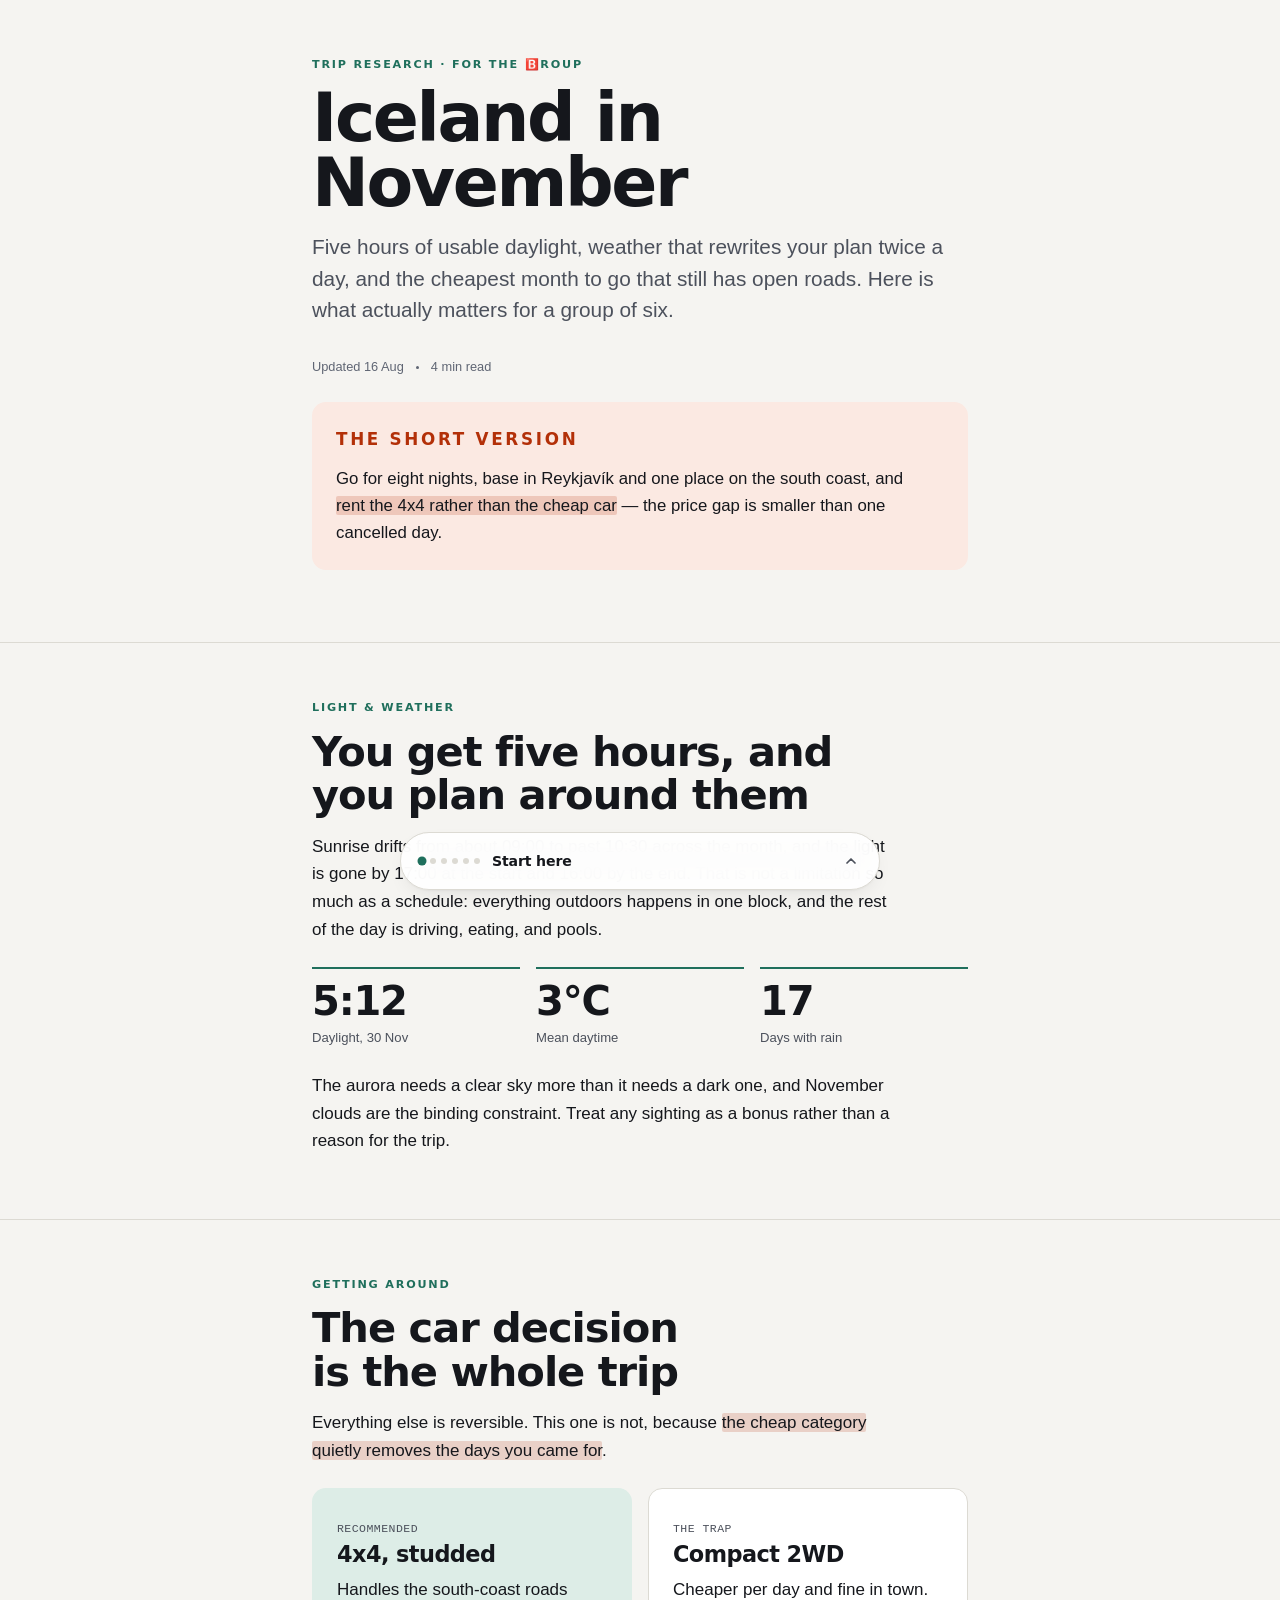
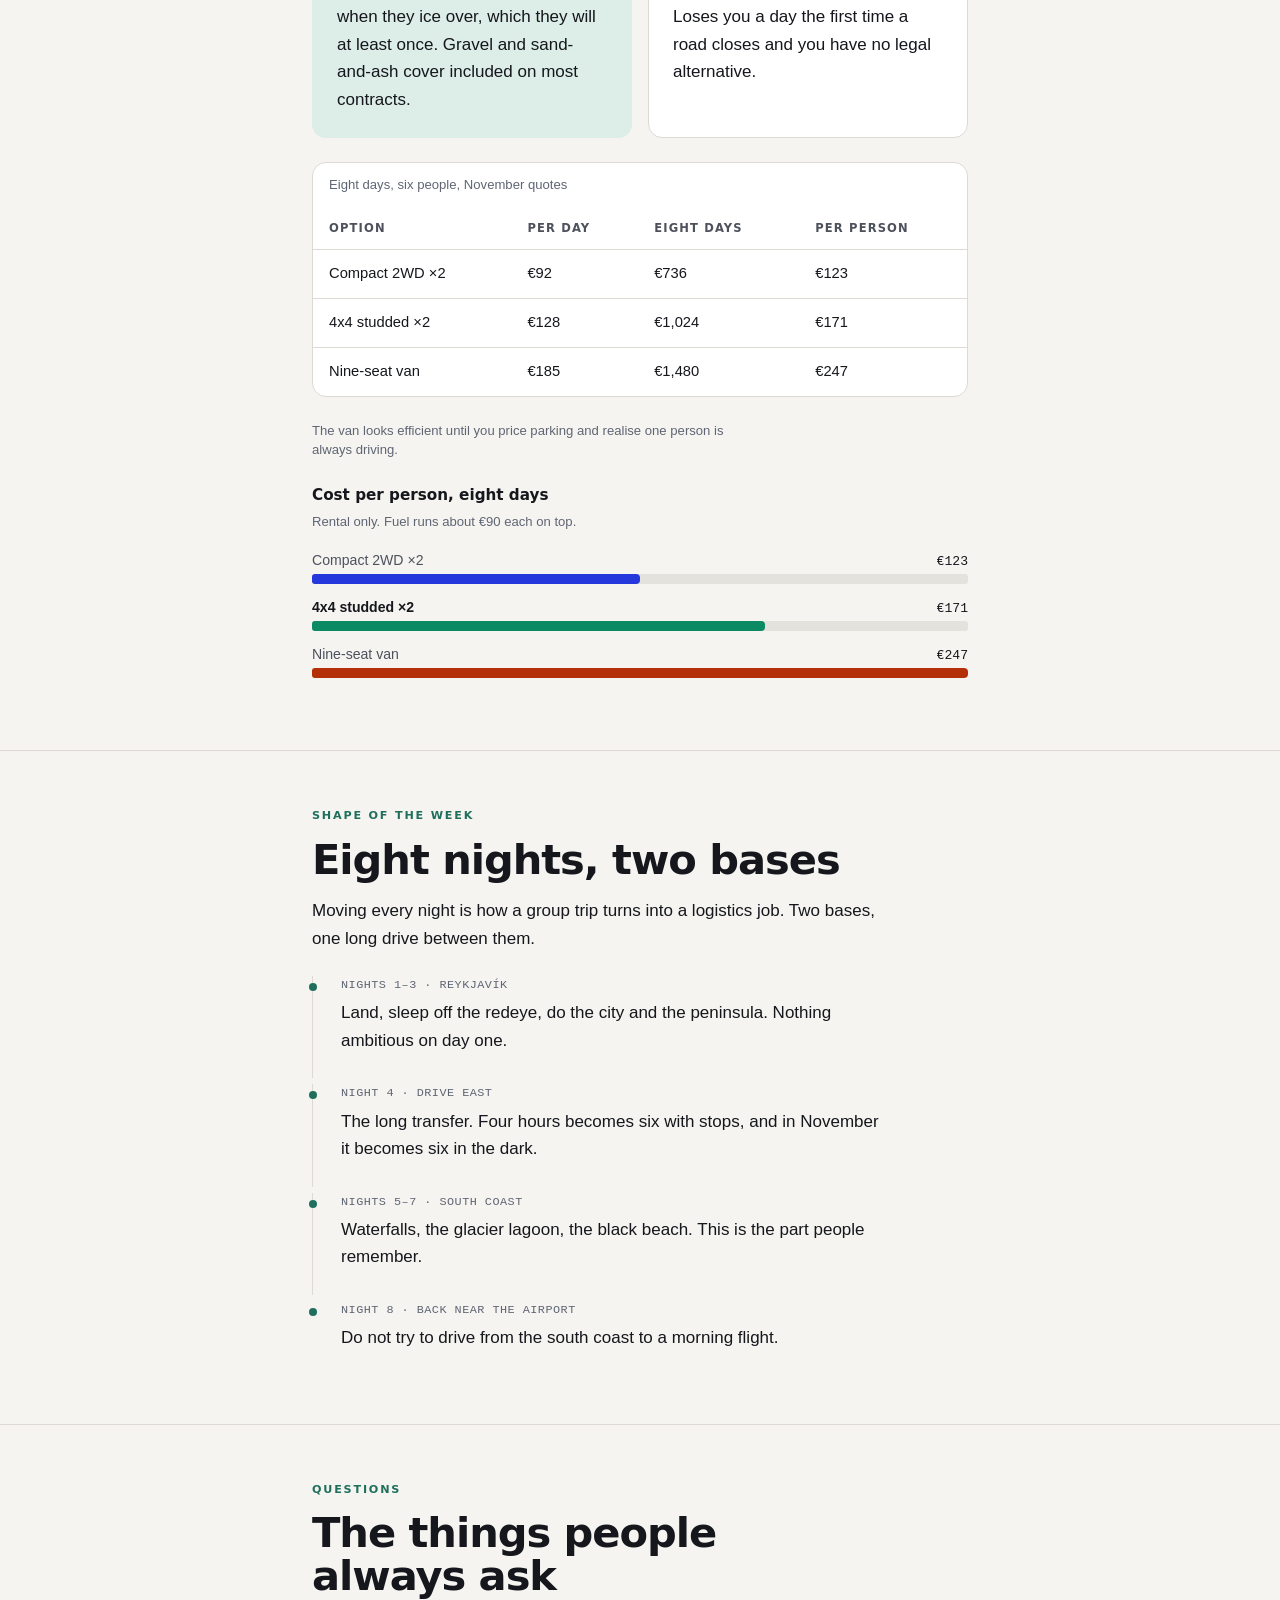
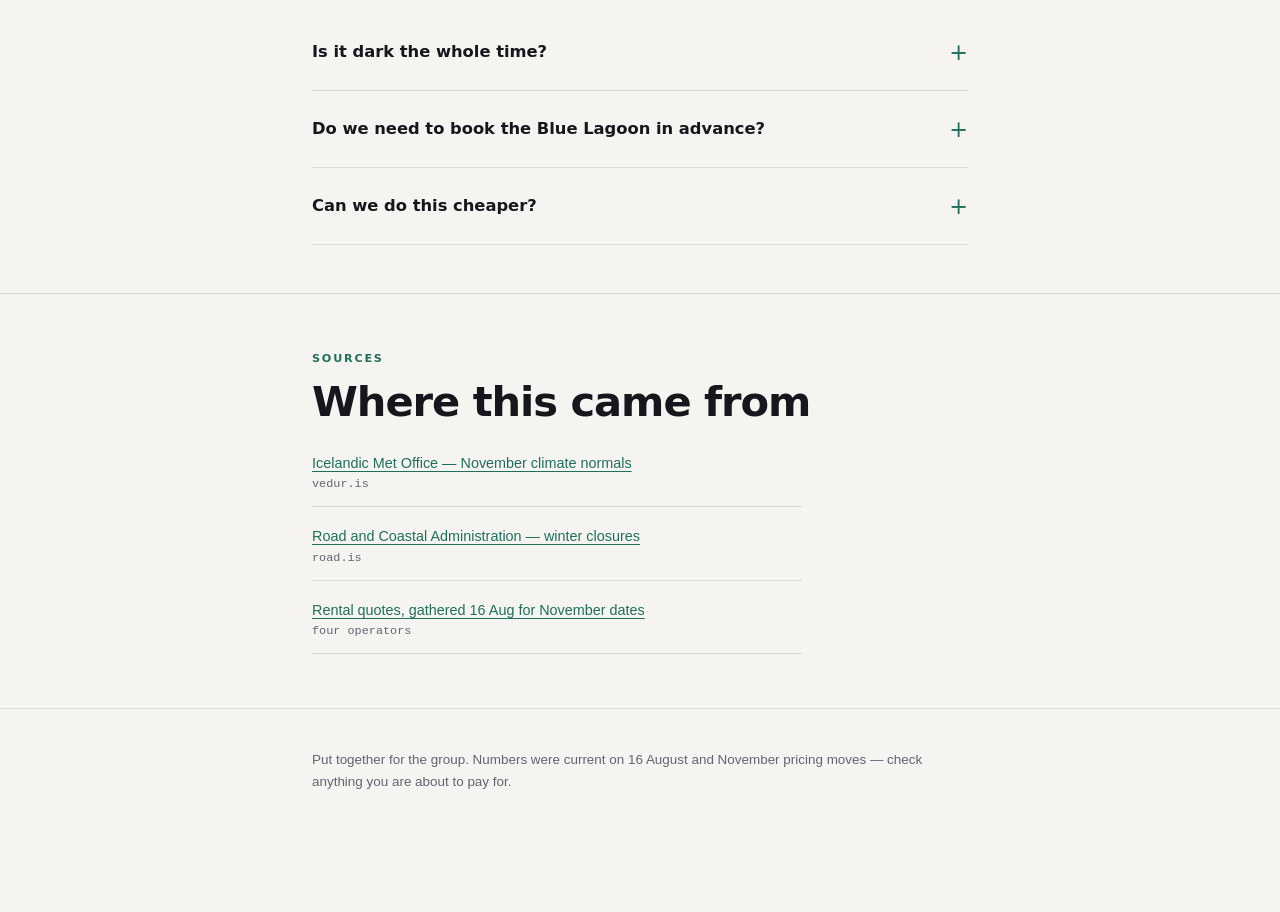
==== kit-demo/index.html @ 16b1ba00 "kit-demo: publish r1" ====
<!doctype html>
<html lang="en">
<head>
<meta charset="utf-8">
<meta name="viewport" content="width=device-width, initial-scale=1, viewport-fit=cover">
<meta name="robots" content="noindex">
<title>Iceland in November — what the group needs to know</title>
<meta name="description" content="Light, weather, driving, and what it actually costs.">
<meta property="og:title" content="Iceland in November">
<meta property="og:description" content="Light, weather, driving, and what it actually costs.">
<link rel="stylesheet" href="/kit/v1/kit.css">
<style>
  /* The one thing a site overrides. Everything else stays house. */
  :root { --accent: #1F6F5C; --accent-wash: #DDEDE7; }
  [data-theme="dark"], :root:not([data-theme="light"]) { }
  @media (prefers-color-scheme: dark) {
    :root:not([data-theme="light"]) { --accent: #5FCFAE; --accent-wash: #10322A; }
  }
  [data-theme="dark"] { --accent: #5FCFAE; --accent-wash: #10322A; }
</style>
</head>
<body>

<div class="progress"><i></i></div>

<main>

  <section data-section="Start here" class="hero">
    <div class="wrap">
      <p class="eyebrow">Trip research · for The 🅱️roup</p>
      <h1>Iceland in November</h1>
      <p class="lede">Five hours of usable daylight, weather that rewrites your
        plan twice a day, and the cheapest month to go that still has open roads.
        Here is what actually matters for a group of six.</p>
      <div class="hero-meta">
        <span>Updated 16 Aug</span>
        <span class="dot"></span>
        <span>4 min read</span>
      </div>

      <div class="takeaway">
        <p class="eyebrow">The short version</p>
        <p>Go for eight nights, base in Reykjavík and one place on the south
          coast, and <mark>rent the 4x4 rather than the cheap car</mark> — the
          price gap is smaller than one cancelled day.</p>
      </div>
    </div>
  </section>

  <section data-section="Light &amp; weather">
    <div class="wrap">
      <p class="eyebrow">Light &amp; weather</p>
      <h2>You get five hours, and you plan around them</h2>
      <p>Sunrise drifts from about 09:00 to past 10:30 across the month, and the
        light is gone by 17:00 at the start and 16:00 by the end. That is not a
        limitation so much as a schedule: everything outdoors happens in one
        block, and the rest of the day is driving, eating, and pools.</p>

      <div class="stats">
        <div class="stat"><span class="n">5:12</span><span class="k">Daylight, 30 Nov</span></div>
        <div class="stat"><span class="n">3°C</span><span class="k">Mean daytime</span></div>
        <div class="stat"><span class="n">17</span><span class="k">Days with rain</span></div>
      </div>

      <p>The aurora needs a clear sky more than it needs a dark one, and November
        clouds are the binding constraint. Treat any sighting as a bonus rather
        than a reason for the trip.</p>
    </div>
  </section>

  <section data-section="Getting around">
    <div class="wrap">
      <p class="eyebrow">Getting around</p>
      <h2>The car decision is the whole trip</h2>
      <p>Everything else is reversible. This one is not, because
        <mark>the cheap category quietly removes the days you came for</mark>.</p>

      <div class="cards two">
        <div class="card lead">
          <span class="card-tag">Recommended</span>
          <h3>4x4, studded</h3>
          <p>Handles the south-coast roads when they ice over, which they will
            at least once. Gravel and sand-and-ash cover included on most
            contracts.</p>
        </div>
        <div class="card">
          <span class="card-tag">The trap</span>
          <h3>Compact 2WD</h3>
          <p>Cheaper per day and fine in town. Loses you a day the first time a
            road closes and you have no legal alternative.</p>
        </div>
      </div>

      <div class="scroller">
        <table>
          <caption class="caption" style="padding:12px 16px;text-align:left">
            Eight days, six people, November quotes
          </caption>
          <thead>
            <tr><th>Option</th><th>Per day</th><th>Eight days</th><th>Per person</th></tr>
          </thead>
          <tbody>
            <tr><td>Compact 2WD ×2</td><td>€92</td><td>€736</td><td>€123</td></tr>
            <tr><td>4x4 studded ×2</td><td>€128</td><td>€1,024</td><td>€171</td></tr>
            <tr><td>Nine-seat van</td><td>€185</td><td>€1,480</td><td>€247</td></tr>
          </tbody>
        </table>
      </div>
      <p class="caption">The van looks efficient until you price parking and
        realise one person is always driving.</p>

      <div class="chart">
        <p class="chart-title">Cost per person, eight days</p>
        <p class="chart-note">Rental only. Fuel runs about €90 each on top.</p>
        <div class="bars">
          <div class="bar" data-series="1">
            <span class="bar-k">Compact 2WD ×2</span>
            <span class="bar-v">€123</span>
            <span class="bar-track"><span class="bar-fill" style="width:50%"></span></span>
          </div>
          <div class="bar" data-series="3" data-emphasis="true">
            <span class="bar-k">4x4 studded ×2</span>
            <span class="bar-v">€171</span>
            <span class="bar-track"><span class="bar-fill" style="width:69%"></span></span>
          </div>
          <div class="bar" data-series="2">
            <span class="bar-k">Nine-seat van</span>
            <span class="bar-v">€247</span>
            <span class="bar-track"><span class="bar-fill" style="width:100%"></span></span>
          </div>
        </div>
      </div>
    </div>
  </section>

  <section data-section="Shape of the week">
    <div class="wrap">
      <p class="eyebrow">Shape of the week</p>
      <h2>Eight nights, two bases</h2>
      <p>Moving every night is how a group trip turns into a logistics job.
        Two bases, one long drive between them.</p>

      <ul class="timeline">
        <li>
          <span class="when">Nights 1–3 · Reykjavík</span>
          Land, sleep off the redeye, do the city and the peninsula. Nothing
          ambitious on day one.
        </li>
        <li>
          <span class="when">Night 4 · Drive east</span>
          The long transfer. Four hours becomes six with stops, and in November
          it becomes six in the dark.
        </li>
        <li>
          <span class="when">Nights 5–7 · South coast</span>
          Waterfalls, the glacier lagoon, the black beach. This is the part
          people remember.
        </li>
        <li>
          <span class="when">Night 8 · Back near the airport</span>
          Do not try to drive from the south coast to a morning flight.
        </li>
      </ul>
    </div>
  </section>

  <section data-section="Questions">
    <div class="wrap">
      <p class="eyebrow">Questions</p>
      <h2>The things people always ask</h2>

      <details>
        <summary>Is it dark the whole time?</summary>
        <p>No. It is dark early. The usable block is roughly 10:00 to 16:00, and
          it is genuinely bright inside that window.</p>
      </details>
      <details>
        <summary>Do we need to book the Blue Lagoon in advance?</summary>
        <p>Yes, and further ahead than feels reasonable. The airport-adjacent
          slots on arrival and departure days go first.</p>
      </details>
      <details>
        <summary>Can we do this cheaper?</summary>
        <p>Two ways that actually work: cook most breakfasts and dinners, and
          drop from eight nights to six. Cutting the car category is the one
          saving that reliably costs more than it saves.</p>
      </details>
    </div>
  </section>

  <section data-section="Sources">
    <div class="wrap">
      <p class="eyebrow">Sources</p>
      <h2>Where this came from</h2>
      <ul class="sources">
        <li><a href="#">Icelandic Met Office — November climate normals</a>
            <span class="host">vedur.is</span></li>
        <li><a href="#">Road and Coastal Administration — winter closures</a>
            <span class="host">road.is</span></li>
        <li><a href="#">Rental quotes, gathered 16 Aug for November dates</a>
            <span class="host">four operators</span></li>
      </ul>
    </div>
  </section>

</main>

<footer class="foot">
  <div class="wrap">
    <p>Put together for the group. Numbers were current on 16 August and
      November pricing moves — check anything you are about to pay for.</p>
  </div>
</footer>

<script src="/kit/v1/kit.js"></script>
</body>
</html>
---- kit/v1/kit.css ----
/* ============================================================================
   publish kit v1 — shared design system for pages at ndrinaldi.github.io
   Served from /kit/v1/kit.css. Cached once, shared by every published site.
   Editing this file restyles every site ever published. That is intentional;
   it is also why the path is versioned. Breaking changes go to /kit/v2/.
   ========================================================================= */

@font-face {
  font-family: 'Bricolage Grotesque';
  src: url('bricolage.woff2') format('woff2');
  font-weight: 200 800;
  font-stretch: 75% 100%;
  font-display: swap;
  unicode-range: U+0000-00FF, U+0131, U+0152-0153, U+02BB-02BC, U+2000-206F,
                 U+2074, U+20AC, U+2122, U+2191, U+2193, U+2212, U+2215;
}

/* ---------------------------------------------------------------- tokens --
   Light is the primary surface: these get read in daylight, in a group chat,
   on a phone. Dark is designed, not derived — its own steps, not an inversion.
   --accent is the ONE thing a site overrides. Everything else stays fixed so
   twenty sites read as one house rather than twenty themes.
   -------------------------------------------------------------------------- */
:root {
  --paper:      #F5F4F1;
  --surface:    #FFFFFF;
  --surface-2:  #EDECE7;
  --ink:        #15171C;
  --ink-2:      #4C515C;   /* 7.4:1 on paper — safe for sustained reading */
  --ink-3:      #5F6573;   /* 5.2:1 on paper — captions only */
  --rule:       #DCDAD3;
  --accent:     #2438DC;
  --accent-ink: #FFFFFF;
  --accent-wash:#E7E9FB;
  --signal:     #B33008;   /* RESERVED: key callouts only. Never decoration. */
  --signal-wash:#FBE9E2;

  --shadow: 0 1px 2px rgb(21 23 28 / .04), 0 8px 24px -12px rgb(21 23 28 / .16);

  --display: 'Bricolage Grotesque', ui-sans-serif, system-ui, sans-serif;
  --body: ui-sans-serif, -apple-system, BlinkMacSystemFont, 'Segoe UI',
          Roboto, Helvetica, Arial, sans-serif;
  --mono: ui-monospace, SFMono-Regular, 'SF Mono', Menlo, monospace;

  --u: 8px;                       /* every vertical rhythm is a multiple */
  --measure: 34em;
  --pad: clamp(20px, 5.5vw, 40px);
  --rail-h: 56px;
  --radius: 14px;
}

@media (prefers-color-scheme: dark) {
  :root:not([data-theme="light"]) {
    --paper:      #0F1116;
    --surface:    #171A21;
    --surface-2:  #1F232C;
    --ink:        #E9EAED;
    --ink-2:      #AEB4C0;
    --ink-3:      #878E9C;
    --rule:       #272C36;
    --accent:     #8496FF;
    --accent-ink: #0F1116;
    --accent-wash:#1B2140;
    --signal:     #FF8A5C;
    --signal-wash:#2E1A12;
    --shadow: 0 1px 2px rgb(0 0 0 / .4), 0 8px 24px -12px rgb(0 0 0 / .7);
  }
}

:root[data-theme="dark"] {
  --paper:      #0F1116;
  --surface:    #171A21;
  --surface-2:  #1F232C;
  --ink:        #E9EAED;
  --ink-2:      #AEB4C0;
  --ink-3:      #878E9C;
  --rule:       #272C36;
  --accent:     #8496FF;
  --accent-ink: #0F1116;
  --accent-wash:#1B2140;
  --signal:     #FF8A5C;
  --signal-wash:#2E1A12;
  --shadow: 0 1px 2px rgb(0 0 0 / .4), 0 8px 24px -12px rgb(0 0 0 / .7);
}

/* ----------------------------------------------------------------- base -- */
*, *::before, *::after { box-sizing: border-box; }
html { -webkit-text-size-adjust: 100%; scroll-behavior: smooth; }
@media (prefers-reduced-motion: reduce) { html { scroll-behavior: auto; } }

body {
  margin: 0;
  background: var(--paper);
  color: var(--ink);
  font-family: var(--body);
  font-size: 17px;
  line-height: 1.62;
  overflow-x: hidden;              /* the page never scrolls sideways */
  padding-bottom: calc(var(--rail-h) + env(safe-area-inset-bottom, 0px) + 24px);
  -webkit-font-smoothing: antialiased;
}

img, svg, video { max-width: 100%; height: auto; }

a { color: var(--accent); text-underline-offset: 3px; text-decoration-thickness: 1px; }

:focus-visible {
  outline: 2px solid var(--accent);
  outline-offset: 3px;
  border-radius: 4px;
}

@media (prefers-reduced-motion: reduce) {
  *, *::before, *::after {
    animation-duration: .01ms !important;
    animation-iteration-count: 1 !important;
    transition-duration: .01ms !important;
  }
}

/* ------------------------------------------------------------ structure -- */
.wrap { width: 100%; max-width: 46rem; margin: 0 auto; padding: 0 var(--pad); }

section[data-section] {
  padding: calc(var(--u) * 7) 0 calc(var(--u) * 6);
  scroll-margin-top: 12px;
}
section[data-section] + section[data-section] { border-top: 1px solid var(--rule); }

/* --------------------------------------------------------------- type ---- */
.eyebrow {
  font-family: var(--display);
  font-weight: 700;
  font-size: .7rem;
  letter-spacing: .16em;
  text-transform: uppercase;
  color: var(--accent);
  margin: 0 0 calc(var(--u) * 1.5);
}

h1, h2, h3 {
  font-family: var(--display);
  font-variation-settings: 'wdth' 92;
  letter-spacing: -.025em;
  text-wrap: balance;
  margin: 0 0 calc(var(--u) * 2);
}
h1 { font-size: clamp(2.4rem, 10.5vw, 4.25rem); font-weight: 600; line-height: .95; letter-spacing: -.035em; }
h2 { font-size: clamp(1.75rem, 6.5vw, 2.6rem);  font-weight: 600; line-height: 1.05; }
h3 { font-size: clamp(1.15rem, 4.2vw, 1.4rem);  font-weight: 700; line-height: 1.2; }

p, ul, ol { max-width: var(--measure); }
p { margin: 0 0 calc(var(--u) * 2); }
li { margin-bottom: calc(var(--u) * .75); }

.lede {
  font-size: clamp(1.1rem, 4.4vw, 1.3rem);
  line-height: 1.5;
  color: var(--ink-2);
}
.caption { font-size: .82rem; line-height: 1.45; color: var(--ink-3); }

mark {
  /* Full line-box tint with ZERO padding. Padding plus box-decoration-break
     insets every wrapped fragment and the paragraph reads as centred; a
     bottom-anchored gradient instead reads as a strikethrough. This is the
     only version of the three that looks like a highlight. */
  background: color-mix(in srgb, var(--signal) 18%, transparent);
  color: inherit;
  padding: 0;
  border-radius: 2px;
  -webkit-box-decoration-break: clone;
  box-decoration-break: clone;
}

/* ---------------------------------------------------------------- hero ---
   Deliberately not the big-number template. The job of the first screen is to
   say what this is and why the reader should spend four minutes on it. -----*/
.hero {
  padding: calc(var(--u) * 8) 0 calc(var(--u) * 6);
  border-top: none !important;
}
.hero .lede { margin-top: calc(var(--u) * 2); }
.hero-meta {
  display: flex; flex-wrap: wrap; gap: calc(var(--u) * 1.5);
  align-items: center;
  margin-top: calc(var(--u) * 4);
  font-size: .8rem; color: var(--ink-3);
}
.hero-meta > * { display: inline-flex; align-items: center; gap: 6px; }
.hero-meta .dot { width: 3px; height: 3px; border-radius: 50%; background: var(--ink-3); }

/* --------------------------------------------------------------- takeaway --
   The TL;DR. One per page, near the top. Uses the reserved signal color, which
   is what makes it mean something when it appears. ------------------------ */
.takeaway {
  background: var(--signal-wash);
  border-radius: var(--radius);
  padding: calc(var(--u) * 3);
  margin: calc(var(--u) * 3) 0;
}
.takeaway .eyebrow { color: var(--signal); }
.takeaway p:last-child { margin-bottom: 0; }
.takeaway p { font-size: 1.05rem; }

/* ---------------------------------------------------------------- cards ---
   Size varies with significance — .card.lead is for the one that matters. --*/
.cards { display: grid; gap: calc(var(--u) * 2); margin: calc(var(--u) * 3) 0; }
@media (min-width: 720px) { .cards.two { grid-template-columns: 1fr 1fr; } }

.card {
  background: var(--surface);
  border: 1px solid var(--rule);
  border-radius: var(--radius);
  padding: calc(var(--u) * 3);
}
.card > :last-child { margin-bottom: 0; }
.card h3 { margin-bottom: var(--u); }
.card.lead {
  border-color: transparent;
  background: var(--accent-wash);
}
.card-tag {
  font-family: var(--mono);
  font-size: .72rem;
  letter-spacing: .04em;
  color: var(--ink-2);
  text-transform: uppercase;
}

/* -------------------------------------------------------------- stat row --*/
.stats { display: grid; grid-template-columns: repeat(auto-fit, minmax(140px, 1fr)); gap: calc(var(--u) * 2); margin: calc(var(--u) * 3) 0; }
.stat { border-top: 2px solid var(--accent); padding-top: calc(var(--u) * 1.5); }
.stat .n {
  font-family: var(--display);
  font-variation-settings: 'wdth' 88;
  font-size: clamp(1.9rem, 7vw, 2.5rem);
  font-weight: 600; line-height: 1; letter-spacing: -.03em;
  display: block;
}
.stat .k { font-size: .82rem; color: var(--ink-2); margin-top: 6px; display: block; }

/* --------------------------------------------------------------- compare --
   Wide content scrolls inside its own container, never the body. ---------- */
.scroller {
  overflow-x: auto;
  -webkit-overflow-scrolling: touch;
  margin: calc(var(--u) * 3) 0;
  border: 1px solid var(--rule);
  border-radius: var(--radius);
  background: var(--surface);
}
table { border-collapse: collapse; width: 100%; font-size: .92rem; }
th, td { text-align: left; padding: calc(var(--u) * 1.5) calc(var(--u) * 2); border-bottom: 1px solid var(--rule); white-space: nowrap; }
th {
  font-family: var(--display); font-weight: 700; font-size: .72rem;
  letter-spacing: .1em; text-transform: uppercase; color: var(--ink-2);
  position: sticky; top: 0; background: var(--surface);
}
tbody tr:last-child td { border-bottom: none; }
td.wrap-cell { white-space: normal; min-width: 16rem; }

/* -------------------------------------------------------------- timeline --*/
.timeline { list-style: none; padding: 0; margin: calc(var(--u) * 3) 0; }
.timeline li {
  position: relative; padding: 0 0 calc(var(--u) * 3) calc(var(--u) * 3.5);
  border-left: 1px solid var(--rule);
}
.timeline li:last-child { border-left-color: transparent; padding-bottom: 0; }
.timeline li::before {
  content: ''; position: absolute; left: -4.5px; top: 7px;
  width: 8px; height: 8px; border-radius: 50%;
  background: var(--accent);
}
.timeline .when {
  font-family: var(--mono); font-size: .74rem; letter-spacing: .04em;
  color: var(--ink-3); text-transform: uppercase; display: block; margin-bottom: 4px;
}

/* -------------------------------------------------------------- details ---*/
details {
  border-bottom: 1px solid var(--rule);
  padding: calc(var(--u) * 2) 0;
}
summary {
  cursor: pointer; list-style: none;
  font-family: var(--display); font-weight: 700; font-size: 1.02rem;
  display: flex; justify-content: space-between; align-items: center; gap: var(--u);
  min-height: 44px;
}
summary::-webkit-details-marker { display: none; }
summary::after {
  content: '+'; font-weight: 400; font-size: 1.4rem; color: var(--accent);
  line-height: 1; flex: none;
}
details[open] summary::after { content: '\2212'; }
details > :not(summary) { margin-top: var(--u); color: var(--ink-2); }

/* -------------------------------------------------------------- sources ---*/
.sources { list-style: none; padding: 0; margin: calc(var(--u) * 2) 0 0; font-size: .9rem; }
.sources li { padding: calc(var(--u) * 1.5) 0; border-bottom: 1px solid var(--rule); }
.sources .host { font-family: var(--mono); font-size: .74rem; color: var(--ink-3); display: block; }

/* ============================ the rail ====================================
   The signature element. Fixed in the thumb zone, it names where you are and
   fills as you read — so the dots are a progress instrument, not decoration,
   which is what earns the motion. Tap expands the full contents.
   ========================================================================= */
.rail {
  position: fixed; left: 50%; transform: translateX(-50%);
  bottom: calc(env(safe-area-inset-bottom, 0px) + 10px);
  z-index: 60;
  width: min(calc(100vw - 24px), 30rem);
  background: var(--surface);
  background: color-mix(in srgb, var(--surface) 94%, transparent);
  -webkit-backdrop-filter: blur(18px) saturate(1.5);
  backdrop-filter: blur(18px) saturate(1.5);
  border: 1px solid var(--rule);
  border-radius: 999px;
  box-shadow: var(--shadow);
  transition: border-radius .22s ease;
}
.rail[data-open="true"] { border-radius: 22px; }

.rail-bar {
  display: flex; align-items: center; gap: calc(var(--u) * 1.5);
  height: var(--rail-h); padding: 0 6px 0 18px;
  width: 100%; background: none; border: 0; cursor: pointer;
  font: inherit; color: var(--ink); text-align: left;
}
.rail-now {
  flex: 1; min-width: 0;
  font-family: var(--display); font-weight: 700; font-size: .88rem;
  letter-spacing: -.01em;
  white-space: nowrap; overflow: hidden; text-overflow: ellipsis;
}
.rail-dots { display: flex; gap: 5px; flex: none; }
.rail-dots i {
  width: 6px; height: 6px; border-radius: 50%;
  background: var(--rule); display: block;
  transition: background .3s ease, transform .3s ease;
}
.rail-dots i[data-state="read"] { background: var(--ink-3); }
.rail-dots i[data-state="here"] { background: var(--accent); transform: scale(1.5); }
.rail-toggle {
  flex: none; width: 44px; height: 44px; border-radius: 999px;
  display: grid; place-items: center; color: var(--ink-2);
}
.rail-toggle svg { transition: transform .22s ease; }
.rail[data-open="true"] .rail-toggle svg { transform: rotate(180deg); }

.rail-sheet {
  display: none; padding: 4px 8px calc(var(--u) * 1.5);
  max-height: min(52vh, 420px); overflow-y: auto;
}
.rail[data-open="true"] .rail-sheet { display: block; }
.rail-sheet a {
  display: flex; align-items: baseline; gap: 10px;
  padding: 11px 12px; border-radius: 10px;
  color: var(--ink); text-decoration: none; font-size: .95rem;
  min-height: 44px;
}
.rail-sheet a:hover { background: var(--surface-2); }
.rail-sheet a[aria-current="true"] { color: var(--accent); font-weight: 600; }
.rail-sheet .idx { font-family: var(--mono); font-size: .72rem; color: var(--ink-3); flex: none; }
.rail-theme {
  display: flex; align-items: baseline; gap: 10px; width: 100%;
  padding: 11px 12px; min-height: 44px; border-radius: 10px;
  background: none; border: 0; border-top: 1px solid var(--rule);
  margin-top: 4px; cursor: pointer;
  font: inherit; font-size: .95rem; color: var(--ink-2); text-align: left;
}
.rail-theme:hover { background: var(--surface-2); }

/* reading progress hairline, pinned to the very top */
.progress {
  position: fixed; top: 0; left: 0; height: 2px; width: 100%;
  background: transparent; z-index: 70; pointer-events: none;
}
.progress > i {
  display: block; height: 100%; width: 0%;
  background: var(--accent); transform-origin: left;
}

/* theme toggle lives with the hero, not the rail — the rail is for place */
.theme-btn {
  background: none; border: 1px solid var(--rule); color: var(--ink-2);
  width: 44px; height: 44px; border-radius: 999px; cursor: pointer;
  display: grid; place-items: center; flex: none;
}

/* --------------------------------------------------------------- footer ---*/
.foot {
  border-top: 1px solid var(--rule);
  padding: calc(var(--u) * 5) 0 calc(var(--u) * 3);
  font-size: .84rem; color: var(--ink-3);
}
.foot p { max-width: none; }

/* ----------------------------------------------------------- print/HC ---- */
@media (forced-colors: active) {
  .card, .rail, .scroller { border: 1px solid CanvasText; }
  .rail-dots i[data-state="here"] { background: Highlight; }
}

/* ============================= charts =====================================
   Three categorical hues, not five. Validated with the dataviz validator at
   --pairs all in BOTH modes (light surface #F5F4F1, dark #0F1116): lightness
   band, chroma floor, CVD separation, normal-vision floor, contrast — all
   PASS. A fourth series does not get a fourth hue; it folds into "Other" or
   the chart facets. That constraint is the finding, not a shortcut: blue and
   purple cannot be told apart under protanopia at any lightness that also
   clears the dark-mode band.

   Bars are HTML, not SVG. They reflow at 320px, the labels are real text for
   screen readers and translation, and there is no viewBox arithmetic to get
   wrong on a phone.
   ========================================================================= */
:root {
  --cat-1: #2438DC;
  --cat-2: #B33008;
  --cat-3: #0B8A63;
  --track: #E4E2DC;
}
@media (prefers-color-scheme: dark) {
  :root:not([data-theme="light"]) {
    --cat-1: #6E86F2; --cat-2: #E06A3A; --cat-3: #12A176; --track: #232833;
  }
}
:root[data-theme="dark"] { --cat-1: #6E86F2; --cat-2: #E06A3A; --cat-3: #12A176; --track: #232833; }

.chart { margin: calc(var(--u) * 3) 0; }
.chart-title {
  font-family: var(--display); font-weight: 700; font-size: .95rem;
  margin: 0 0 4px;
}
.chart-note { font-size: .82rem; color: var(--ink-3); margin: 0 0 calc(var(--u) * 2); }

.bars { display: grid; gap: calc(var(--u) * 1.5); margin: 0; padding: 0; }
.bar { display: grid; grid-template-columns: 1fr auto; gap: 2px 10px; align-items: baseline; }
.bar-k { font-size: .88rem; color: var(--ink-2); }
.bar-v {
  font-family: var(--mono); font-size: .82rem; color: var(--ink);
  font-variant-numeric: tabular-nums;      /* direct labels, always */
}
.bar-track {
  grid-column: 1 / -1;
  background: var(--track);
  border-radius: 3px;
  height: 10px;
  overflow: hidden;
}
.bar-fill {
  display: block; height: 100%;
  background: var(--cat-1);
  border-radius: 0 4px 4px 0;              /* rounded data-end, anchored left */
  transition: width .5s cubic-bezier(.2,.7,.3,1);
}
.bar[data-series="2"] .bar-fill { background: var(--cat-2); }
.bar[data-series="3"] .bar-fill { background: var(--cat-3); }
.bar[data-emphasis="true"] .bar-k { color: var(--ink); font-weight: 600; }

.legend {
  display: flex; flex-wrap: wrap; gap: calc(var(--u) * 2);
  margin: calc(var(--u) * 2) 0 0; padding: 0; list-style: none;
  font-size: .82rem; color: var(--ink-2);
}
.legend li { display: inline-flex; align-items: center; gap: 7px; margin: 0; }
.legend .swatch { width: 10px; height: 10px; border-radius: 3px; flex: none; }
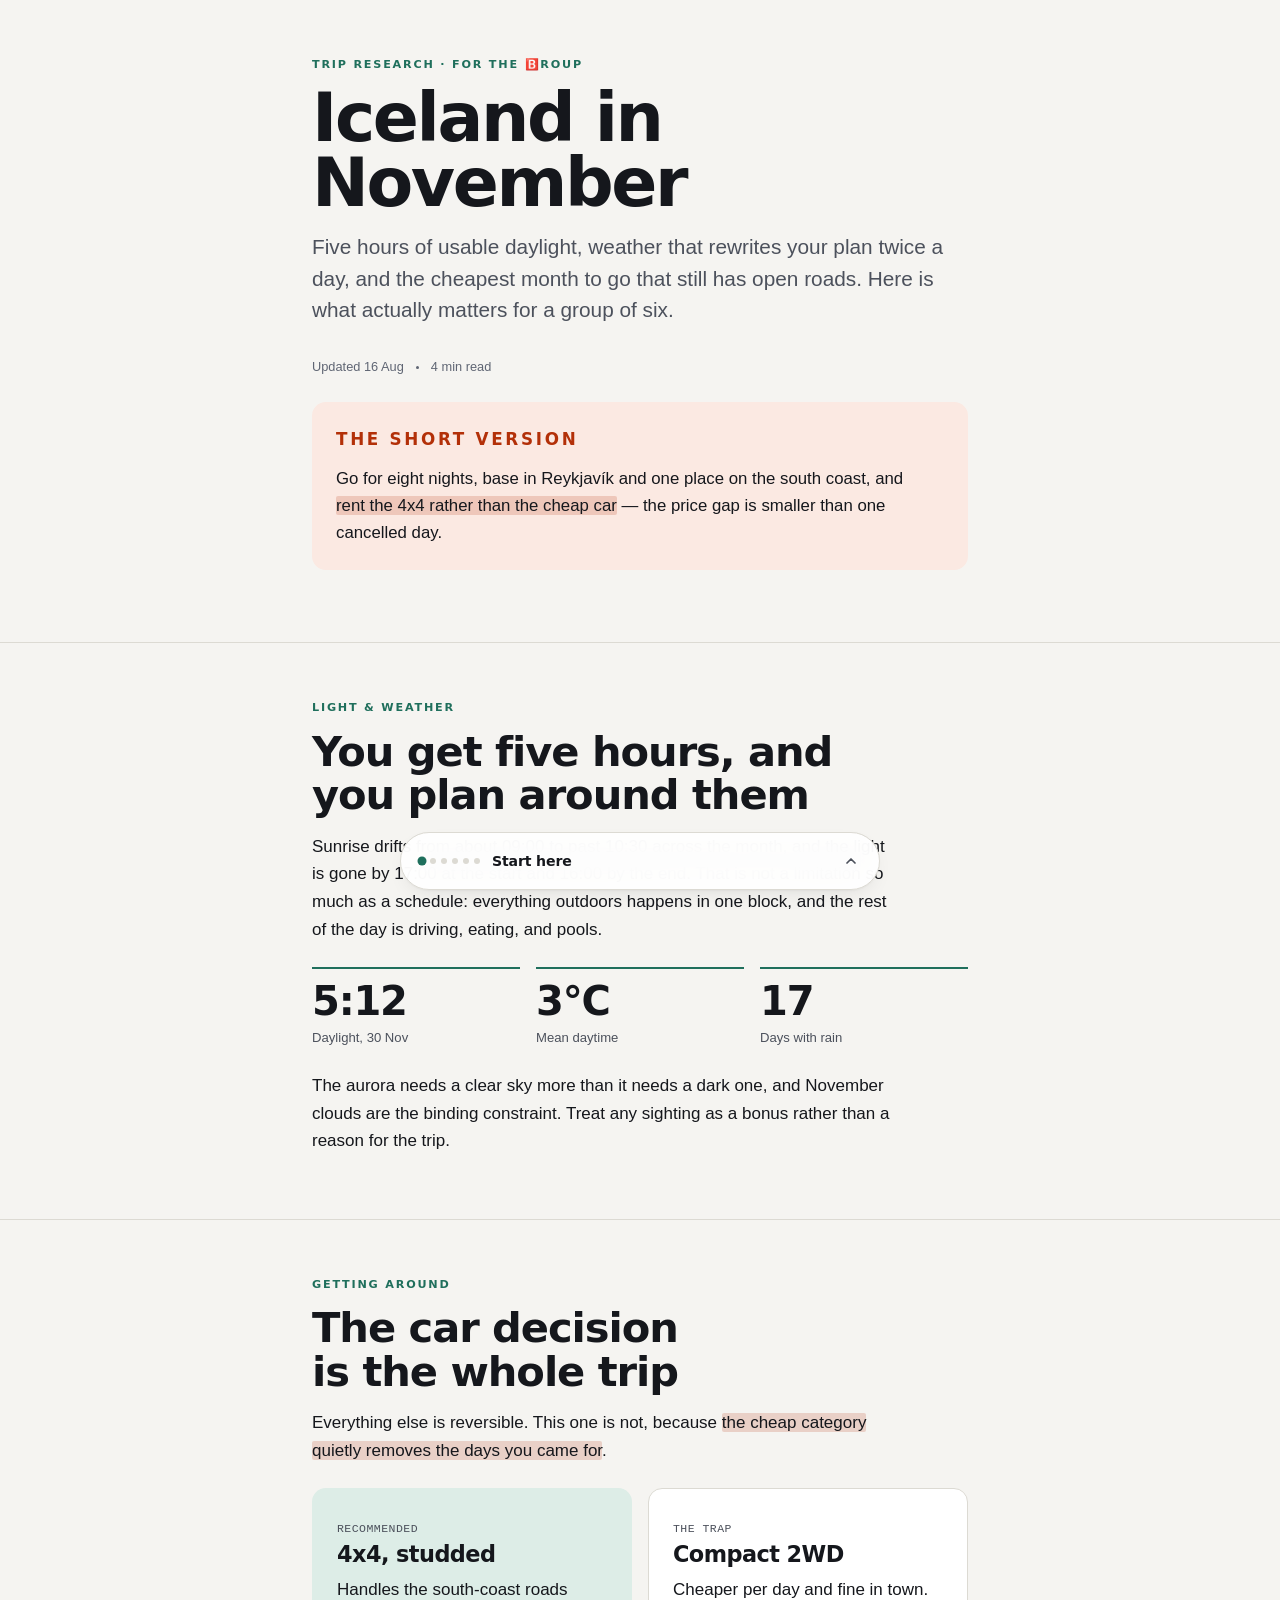
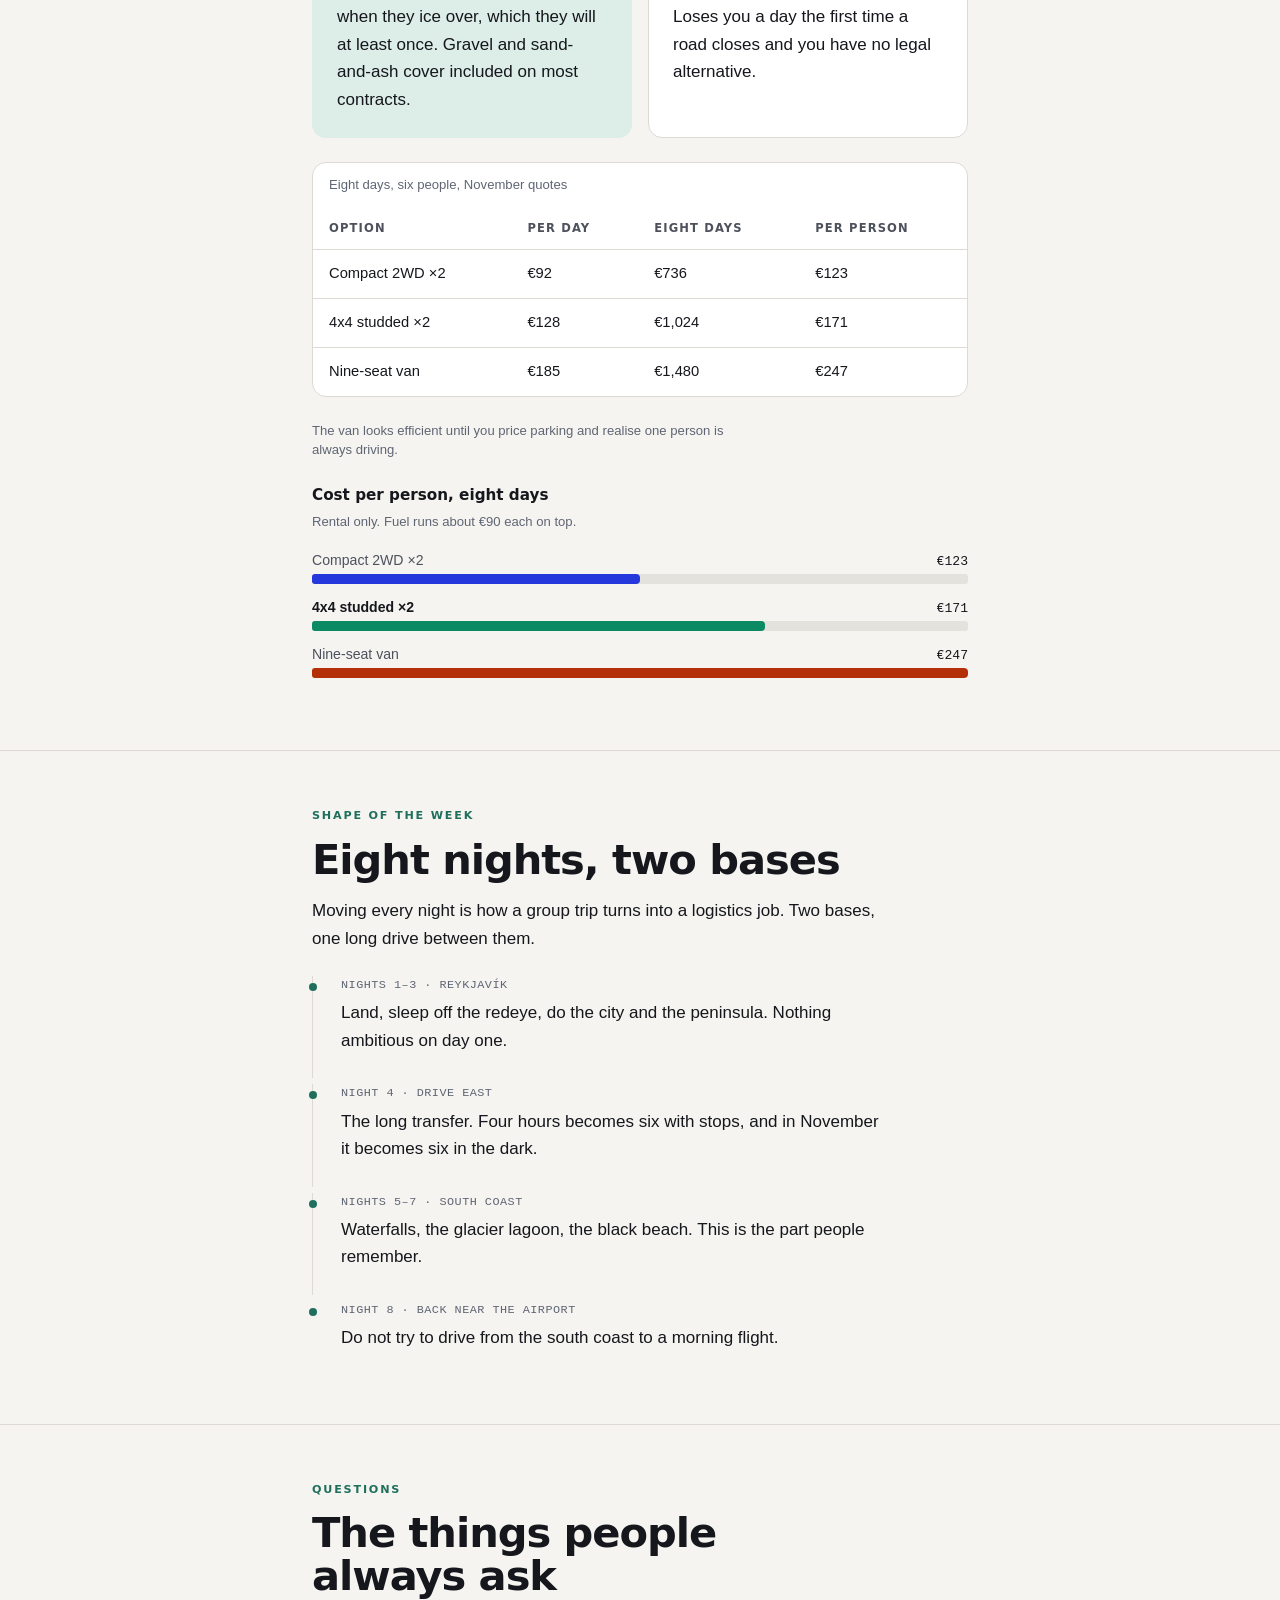
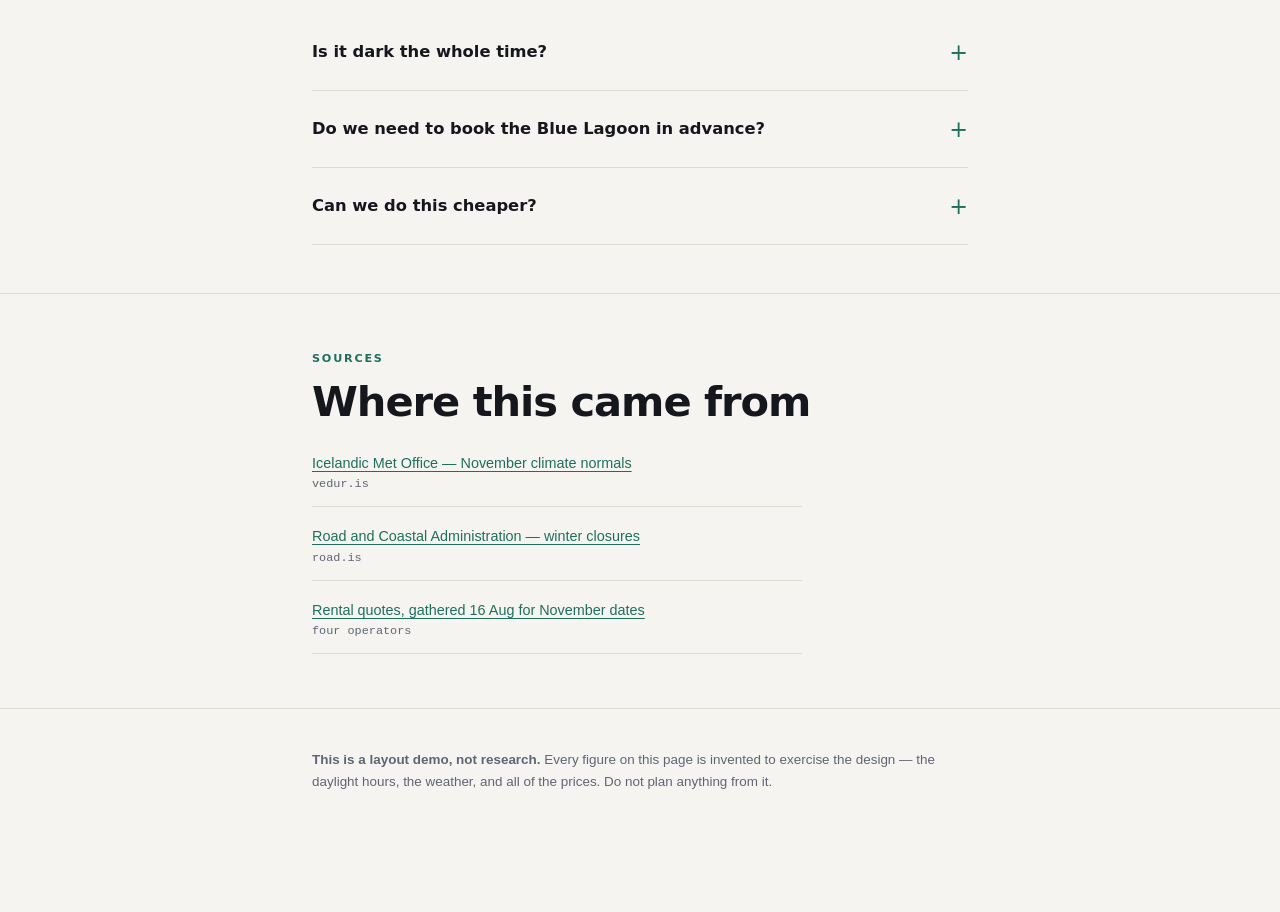
==== commit 04895f4b: "kit-demo: publish r3" ====
--- a/kit-demo/index.html
+++ b/kit-demo/index.html
@@ -207,8 +207,9 @@
 
 <footer class="foot">
   <div class="wrap">
-    <p>Put together for the group. Numbers were current on 16 August and
-      November pricing moves — check anything you are about to pay for.</p>
+    <p><strong>This is a layout demo, not research.</strong> Every figure on this
+      page is invented to exercise the design — the daylight hours, the weather,
+      and all of the prices. Do not plan anything from it.</p>
   </div>
 </footer>
 
